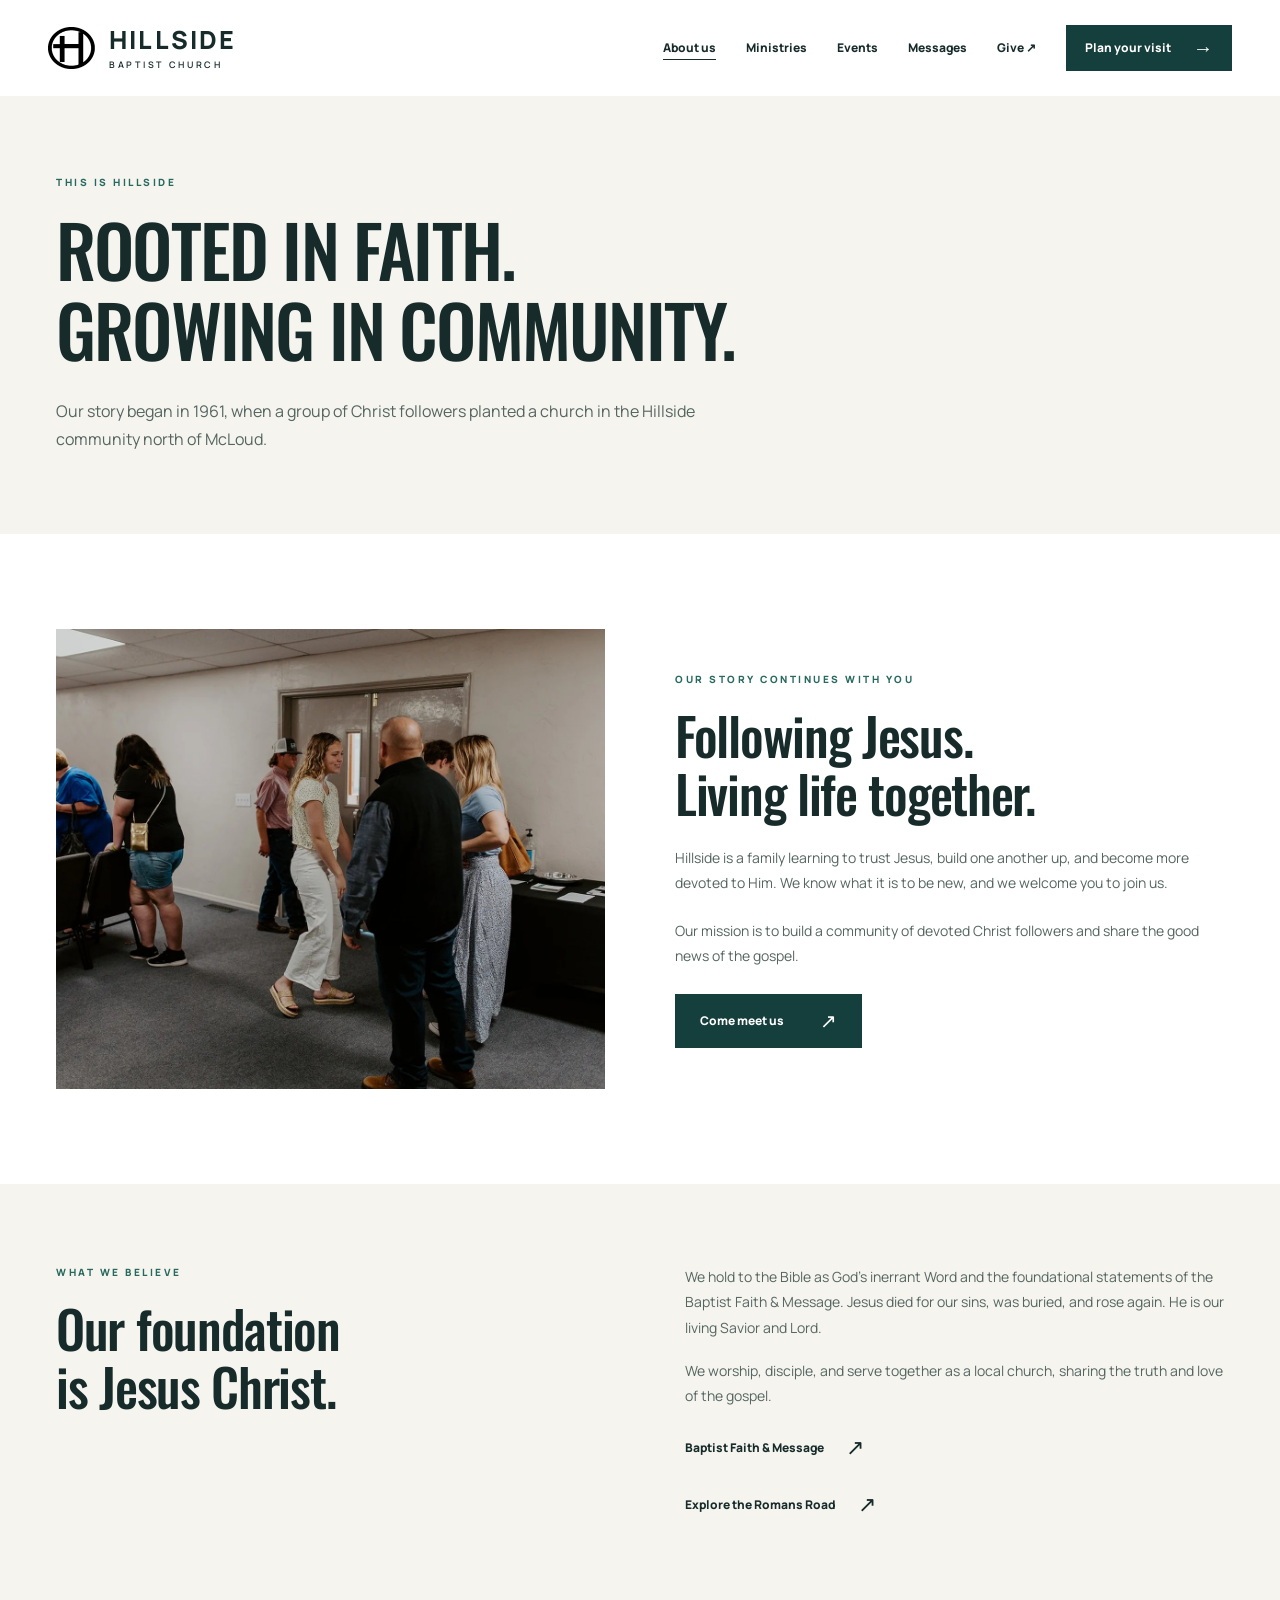
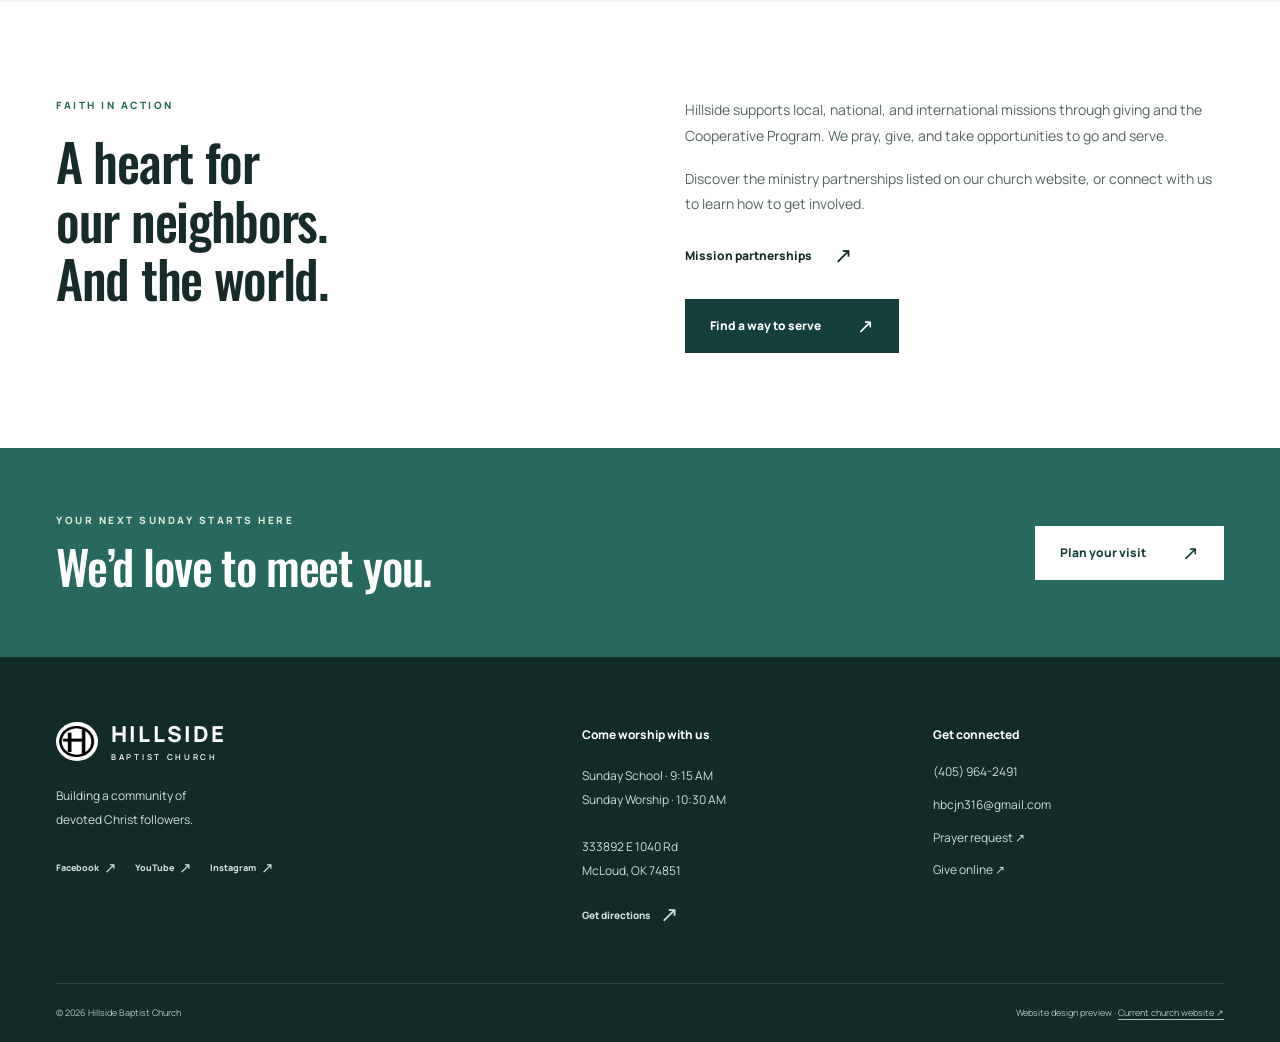
==== about.html @ 8dfb2677 "Build the FBCBA-inspired Hillside website preview for GitHub testing Replace the biker-theme landing" ====
<!doctype html>
<html lang="en"><head><meta charset="utf-8"><meta name="viewport" content="width=device-width, initial-scale=1"><title>About us | Hillside Baptist Church</title><meta name="description" content="Meet Hillside Baptist Church, a community of Christ followers in McLoud since 1961."><meta name="robots" content="noindex, nofollow"><meta name="theme-color" content="#153f3c"><link rel="icon" href="hillside-h-logo.png"><link rel="stylesheet" href="styles.css"><script src="script.js" defer></script></head><body class="inner-page"><a class="skip-link" href="#main">Skip to content</a><header class="site-header "><div class="header-inner"><a class="brand" href="index.html" aria-label="Hillside Baptist Church home"><img src="hillside-h-logo.png" width="49" height="43" alt=""><span>HILLSIDE<small>BAPTIST CHURCH</small></span></a><button class="menu-toggle" aria-expanded="false" aria-controls="main-nav"><span>Menu</span><span class="menu-icon" aria-hidden="true">☰</span></button><nav id="main-nav" aria-label="Main navigation"><a href="about.html" aria-current="page">About us</a><a href="ministries.html" >Ministries</a><a href="events.html" >Events</a><a href="messages.html" >Messages</a><a href="https://www.hbcmcloud.org/donate-1">Give <span aria-hidden="true">↗</span></a><a class="button nav-visit" href="visit.html" >Plan your visit <span aria-hidden="true">→</span></a></nav></div></header><main id="main"><section class="page-intro"><div class="wrap"><p class="eyebrow">This is Hillside</p><h1>Rooted in faith.<br>Growing in community.</h1><p class="intro-copy">Our story began in 1961, when a group of Christ followers planted a church in the Hillside community north of McLoud.</p></div></section><section class="section wrap split-section"><img class="" src="assets/hillside-gathering.jpg" alt="Fellowship at Hillside Baptist Church" loading="lazy" decoding="async" width="1500" height="1000"><div><p class="eyebrow">Our story continues with you</p><h2>Following Jesus.<br>Living life together.</h2><p>Hillside is a family learning to trust Jesus, build one another up, and become more devoted to Him. We know what it is to be new, and we welcome you to join us.</p><p>Our mission is to build a community of devoted Christ followers and share the good news of the gospel.</p><a class="button" href="visit.html">Come meet us <span aria-hidden="true">↗</span></a></div></section><section class="soft-section"><div class="wrap split-copy"><div><p class="eyebrow">What we believe</p><h2>Our foundation<br>is Jesus Christ.</h2></div><div><p>We hold to the Bible as God’s inerrant Word and the foundational statements of the Baptist Faith &amp; Message. Jesus died for our sins, was buried, and rose again. He is our living Savior and Lord.</p><p>We worship, disciple, and serve together as a local church, sharing the truth and love of the gospel.</p><a class="text-link" href="https://bfm.sbc.net/">Baptist Faith &amp; Message <span aria-hidden="true">↗</span></a><a class="text-link" href="https://www.hbcmcloud.org/romans-road">Explore the Romans Road <span aria-hidden="true">↗</span></a></div></div></section><section class="section wrap split-copy" id="missions"><div><p class="eyebrow">Faith in action</p><h2>A heart for<br>our neighbors.<br>And the world.</h2></div><div><p>Hillside supports local, national, and international missions through giving and the Cooperative Program. We pray, give, and take opportunities to go and serve.</p><p>Discover the ministry partnerships listed on our church website, or connect with us to learn how to get involved.</p><a class="text-link" href="https://www.hbcmcloud.org/about-us">Mission partnerships <span aria-hidden="true">↗</span></a><a class="button" href="https://www.hbcmcloud.org/connect">Find a way to serve <span aria-hidden="true">↗</span></a></div></section><section class="closing-invite"><div class="wrap"><div><p class="eyebrow">Your next Sunday starts here</p><h2>We’d love to meet you.</h2></div><a class="button button-light" href="visit.html">Plan your visit <span aria-hidden="true">↗</span></a></div></section></main><footer class="site-footer"><div class="wrap footer-grid"><div><a class="brand" href="index.html" aria-label="Hillside Baptist Church home"><img src="hillside-h-logo.png" width="49" height="43" alt=""><span>HILLSIDE<small>BAPTIST CHURCH</small></span></a><p>Building a community of<br>devoted Christ followers.</p><div class="social-links"><a class="text-link" href="https://www.facebook.com/hbcmcloud/">Facebook <span aria-hidden="true">↗</span></a><a class="text-link" href="https://www.youtube.com/channel/UCHn_ALvELTZhl1jB9Nh0KcA">YouTube <span aria-hidden="true">↗</span></a><a class="text-link" href="https://www.instagram.com/hbcmcloud">Instagram <span aria-hidden="true">↗</span></a></div></div><div><h2>Come worship with us</h2><p>Sunday School · 9:15 AM<br>Sunday Worship · 10:30 AM</p><p>333892 E 1040 Rd<br>McLoud, OK 74851</p><a class="text-link" href="https://www.google.com/maps/search/?api=1&query=Hillside+Baptist+Church+333892+E+1040+Rd+McLoud+OK+74851">Get directions <span aria-hidden="true">↗</span></a></div><div><h2>Get connected</h2><a href="tel:+14059642491">(405) 964-2491</a><a href="mailto:hbcjn316@gmail.com">hbcjn316@gmail.com</a><a href="https://www.hbcmcloud.org/prayer-wall">Prayer request <span aria-hidden="true">↗</span></a><a href="https://www.hbcmcloud.org/donate-1">Give online <span aria-hidden="true">↗</span></a></div></div><div class="wrap footer-bottom"><span>© 2026 Hillside Baptist Church</span><span>Website design preview · <a href="https://www.hbcmcloud.org/">Current church website <span aria-hidden="true">↗</span></a></span></div></footer></body></html>
---- styles.css ----
@font-face{font-family:Manrope;src:url('assets/manrope-latin.woff2') format('woff2');font-weight:200 800;font-display:swap}@font-face{font-family:Oswald;src:url('assets/oswald-latin.woff2') format('woff2');font-weight:200 700;font-display:swap}
:root{--ink:#172c2a;--green:#153f3c;--accent:#27695e;--mint:#c2d8c1;--paper:#f5f4ef;--line:#d9ded7;--muted:#556560;--body:Manrope,Arial,sans-serif;--display:Oswald,'Arial Narrow',sans-serif}*{box-sizing:border-box}html{scroll-behavior:smooth;scroll-padding-top:115px}body{margin:0;color:var(--ink);background:white;font:15px/1.8 var(--body);-webkit-font-smoothing:antialiased}a{color:inherit;text-decoration:none}button{font:inherit}img{display:block;max-width:100%;height:auto}h1,h2,h3,p{margin:0}h1,h2{font-family:var(--display);font-weight:500;line-height:1.12;letter-spacing:-.025em}h1{font-size:clamp(54px,6.5vw,94px);text-transform:uppercase}h2{font-size:clamp(36px,4.05vw,58px)}h3{font-size:21px;line-height:1.3;font-weight:750}p+p{margin-top:18px}p{text-wrap:pretty}a,button,summary{-webkit-tap-highlight-color:transparent}a:focus-visible,button:focus-visible,summary:focus-visible{outline:3px solid #d77a26;outline-offset:6px}a.text-link:hover{text-decoration:underline;text-underline-offset:6px}::selection{background:var(--mint);color:var(--green)}.wrap{width:min(1200px,calc(100% - 112px));margin-inline:auto}.section{padding-block:95px}.eyebrow{text-transform:uppercase;font-size:10px;font-weight:800;letter-spacing:2.5px;line-height:1.6;margin-bottom:19px;color:var(--accent)}.text-link{display:inline-flex;align-items:center;gap:22px;font-size:12px;font-weight:800;line-height:1.6}.text-link span{font-size:22px;font-weight:400}.button{display:inline-flex;justify-content:center;align-items:center;gap:36px;min-height:54px;padding:15px 25px;background:var(--green);color:white;font-size:12px;font-weight:800;line-height:1.5;transition:background .2s,transform .2s}.button:hover{background:#286257;transform:translateY(-2px)}.button span{font-size:20px;font-weight:400;line-height:1}.button-light{background:white;color:var(--green)}.button-light:hover{background:var(--mint);color:var(--green)}.skip-link{position:fixed;left:20px;top:-100px;z-index:100;background:white;padding:10px 20px;color:var(--green)}.skip-link:focus{top:12px}
.site-header{position:sticky;top:0;background:white;z-index:30;transition:background .2s}.header-inner{width:min(1400px,calc(100% - 96px));margin:auto;min-height:96px;display:flex;align-items:center;justify-content:space-between;gap:25px}.brand{display:flex;align-items:center;gap:13px;width:max-content;line-height:1}.brand img{width:48px;height:43px;object-fit:contain;mix-blend-mode:multiply}.brand>span{font-size:25px;letter-spacing:2.2px;font-weight:850}.brand small{display:block;font-size:9px;letter-spacing:2.7px;font-weight:600;margin-top:8px}.site-header nav{display:flex;align-items:center;gap:30px}.site-header nav>a{font-size:11px;font-weight:800;white-space:nowrap}.site-header nav>a:not(.button):hover,.site-header nav>a[aria-current]:not(.button){text-decoration:underline;text-underline-offset:7px}.site-header .nav-visit{padding:13px 19px;min-height:46px;gap:22px}.menu-toggle{display:none}.over-hero{position:absolute;left:0;right:0;background:transparent;color:white;border-bottom:1px solid #ffffff24}.over-hero .brand img,.site-footer .brand img{filter:invert(1);mix-blend-mode:screen}.over-hero .nav-visit{background:white;color:var(--green)}.over-hero.is-scrolled{position:fixed;background:var(--green);box-shadow:0 1px 8px #0002}.over-hero.is-scrolled .header-inner{min-height:78px}
.hero{position:relative;background:#1c302c;min-height:690px;color:white;overflow:hidden;display:flex;align-items:center}.hero-image{position:absolute;inset:0;width:100%;height:100%;object-fit:cover;object-position:55% 43%}.hero-shade{position:absolute;inset:0;background:linear-gradient(90deg,#081b19e6,#081b1980 49%,#081b1914),linear-gradient(0deg,#07161459,#07161414 70%,#0716146e)}.hero-content{position:relative;padding-top:120px;padding-bottom:65px;z-index:1}.hero .eyebrow{display:flex;align-items:center;gap:14px;color:#e0e8db;font-size:10px}.small-line{display:inline-block;width:28px;height:1px;background:#d5e6ce}.hero h1{font-size:clamp(60px,6.45vw,94px);letter-spacing:-.018em;line-height:1.05;max-width:930px}.hero-content>p:not(.eyebrow){font-size:16px;line-height:1.8;margin-top:26px;color:#e3e8e3}.hero-actions{display:flex;align-items:center;gap:30px;flex-wrap:wrap;margin-top:32px}.hero-watch{display:inline-flex;align-items:center;gap:12px;font-size:12px;font-weight:650}.play-icon{border:1px solid #fff8;border-radius:50%;width:37px;height:37px;display:grid;place-items:center;font-size:10px;padding-left:2px}.hero-watch:hover .play-icon{background:white;color:var(--green)}.hero-scroll{position:absolute;right:47px;bottom:37px;display:flex;align-items:center;gap:20px;font-size:8px;font-weight:750;letter-spacing:1.8px}.hero-scroll span{font-size:22px}
.sunday-strip{background:var(--green);color:white;padding-block:31px}.sunday-strip>.wrap{display:grid;grid-template-columns:1.5fr 1fr 1fr 1fr;align-items:center;gap:35px}.sunday-strip .eyebrow{color:#c5d9c1;margin:0 0 5px;font-size:8px;display:block}.sunday-strip h2{font-family:var(--body);font-size:19px;font-weight:750;letter-spacing:-.5px}.service-time{border-left:1px solid #ffffff30;padding-left:35px;line-height:1.1}.service-time>span{display:block;font-size:10px;margin-bottom:10px;color:#d9e1da}.service-time strong{font-size:28px;letter-spacing:-1px;font-weight:650}.service-time small{font-size:11px;letter-spacing:0;font-weight:550}.strip-link{font-size:11px;font-weight:750;display:flex;gap:25px;align-items:center;justify-self:end}.strip-link span{font-size:22px}.strip-link:hover{text-decoration:underline;text-underline-offset:5px}.section-heading{display:flex;justify-content:space-between;align-items:end;gap:30px;margin-bottom:38px}.section-heading>p{color:var(--muted);max-width:365px;font-size:13px;line-height:1.9;padding-bottom:3px}.section-heading>.text-link{margin-bottom:4px}.journey-grid{display:grid;grid-template-columns:repeat(3,1fr);gap:22px}.image-card{display:block;position:relative;min-height:365px;background:var(--green);overflow:hidden;color:white}.image-card img{position:absolute;inset:0;width:100%;height:100%;object-fit:cover;transition:transform .5s}.image-card:after{content:'';position:absolute;inset:0;background:linear-gradient(0deg,#0b2625eb,#0a1e1b14 95%)}.image-card-content{position:relative;z-index:1;min-height:365px;display:flex;flex-direction:column;justify-content:end;padding:28px}.card-number{font-size:9px;letter-spacing:1.6px;font-weight:750}.image-card .card-number{margin-bottom:auto;padding-top:2px}.image-card h3{font-family:var(--display);font-size:35px;font-weight:450;letter-spacing:-.5px;line-height:1.13}.card-link{border-top:1px solid #ffffff50;margin-top:23px;padding-top:17px;display:flex;justify-content:space-between;font-size:10px;font-weight:700;align-items:center}.card-link span{font-size:20px;font-weight:400}.image-card:hover img{transform:scale(1.045)}
.mission-section{position:relative;background:var(--green);color:white;padding:92px 0 150px;overflow:hidden}.mission-grid{position:relative;z-index:1;display:grid;grid-template-columns:1.3fr 1fr;gap:95px;align-items:center}.mission-section .eyebrow{color:var(--mint)}.mission-section h2{font-size:clamp(39px,4.3vw,62px)}.mission-section em{font-style:normal;color:var(--mint)}.mission-copy{max-width:390px;font-size:14px;color:#d8e4dc}.mission-copy .text-link{color:white;margin-top:26px}.mission-word{position:absolute;bottom:-60px;left:50%;transform:translateX(-50%);white-space:nowrap;font:600 clamp(130px,17.5vw,250px)/1 var(--display);letter-spacing:2px;color:#ffffff08;pointer-events:none}.ministry-grid{display:grid;grid-template-columns:repeat(4,1fr);border:1px solid var(--line)}.ministry-card{position:relative;min-height:224px;padding:29px 26px 65px;border-right:1px solid var(--line);transition:background .2s}.ministry-card:last-child{border-right:0}.ministry-card:hover{background:var(--paper)}.ministry-card .card-number{color:var(--accent);display:block;margin-bottom:29px}.ministry-card h3{font-size:20px}.ministry-card p{font-size:11px;color:var(--muted);margin-top:7px}.round-arrow{position:absolute;right:24px;bottom:22px;font-size:22px;width:33px;height:33px;border:1px solid #b9c7bf;border-radius:50%;line-height:30px;text-align:center}.message-feature{display:grid;grid-template-columns:1.05fr 1fr;background:var(--paper)}.message-image{position:relative;min-height:410px;overflow:hidden;background:var(--green)}.message-image>img{position:absolute;inset:0;width:100%;height:100%;object-fit:cover}.message-image:after{content:'';position:absolute;inset:0;background:linear-gradient(0deg,#0d272be6,transparent 70%)}.large-play{position:absolute;top:43%;left:45%;z-index:1;color:white;width:70px;height:70px;border:1px solid #fffb;background:#ffffff15;backdrop-filter:blur(5px);border-radius:50%;display:grid;place-items:center;font-size:18px;padding-left:5px}.message-image:hover .large-play{background:#ffffff40}.image-label{position:absolute;bottom:30px;left:30px;z-index:1;color:white;font-family:var(--display);font-size:30px;letter-spacing:.5px}.message-copy{padding:54px}.message-copy>p:not(.eyebrow){margin-block:23px;max-width:340px;color:var(--muted);font-size:13px}.message-copy>.text-link{display:flex;margin-top:20px;font-size:10px}.schedule-list{border-top:1px solid var(--line)}.schedule-list>div{display:grid;grid-template-columns:75px 1fr auto;align-items:center;gap:28px;padding:24px 0;border-bottom:1px solid var(--line)}.day{background:var(--paper);width:64px;height:61px;display:grid;place-items:center;font-size:11px;letter-spacing:1px;font-weight:800;color:var(--accent)}.schedule-list h3{font-size:17px}.schedule-list p{font-size:11px;color:var(--muted);margin-top:5px}.time{font-size:14px;font-weight:650;letter-spacing:-.2px}.visit-home{background:var(--paper);padding:84px 0}.visit-grid{display:grid;grid-template-columns:1fr 1fr;gap:80px;align-items:center}.visit-grid h2{font-size:clamp(55px,6vw,83px);text-transform:uppercase;line-height:1.04}.visit-grid p:not(.eyebrow){font-size:13px;margin-top:22px}.visit-grid .text-link{font-size:11px}.visit-photo{position:relative;transform:rotate(2deg);padding:12px 12px 52px;background:white;box-shadow:0 12px 25px #102e2712;max-width:470px}.visit-photo img{width:100%;height:280px;object-fit:cover}.photo-note{position:absolute;bottom:15px;left:0;right:0;text-align:center;font-size:12px;font-weight:600;letter-spacing:1px;color:var(--accent)}
.site-footer{background:#112b29;color:#d0ded7;padding-top:65px}.footer-grid{display:grid;grid-template-columns:1.6fr 1fr 1fr;gap:60px;padding-bottom:50px}.site-footer .brand{color:white}.site-footer .brand img{width:42px;height:39px}.site-footer .brand>span{font-size:22px}.site-footer .brand small{font-size:8px}.site-footer p{font-size:11px;line-height:2;margin-top:23px}.site-footer h2{font-family:var(--body);font-size:12px;font-weight:750;letter-spacing:0;color:white;margin:6px 0 20px}.site-footer .text-link{font-size:10px;gap:10px;margin-top:14px}.footer-grid>div:nth-child(3)>a{display:block;font-size:11px;margin-top:11px}.footer-grid a:hover{text-decoration:underline;text-underline-offset:4px}.social-links{display:flex;gap:18px;margin-top:10px}.social-links .text-link{font-size:9px;gap:5px}.social-links .text-link span{font-size:15px}.footer-bottom{border-top:1px solid #ffffff20;padding-block:21px;display:flex;justify-content:space-between;gap:20px;font-size:9px;color:#b0c5ba}.footer-bottom a{text-decoration:underline;text-underline-offset:3px}
.page-intro{background:var(--paper);padding:78px 0 80px}.page-intro h1{font-size:clamp(48px,5.6vw,80px)}.intro-copy{max-width:650px;margin-top:27px;font-size:16px;color:var(--muted)}.page-intro .button{margin-top:27px}.split-section{display:grid;grid-template-columns:1fr 1fr;gap:70px;align-items:center}.split-section>img{height:460px;width:100%;object-fit:cover}.split-section p:not(.eyebrow){margin-top:23px;color:var(--muted);font-size:14px}.split-section .button{margin-top:25px}.soft-section{background:var(--paper);padding:80px 0}.split-copy{display:grid;grid-template-columns:1fr 1fr;gap:90px}.split-copy>div>p:not(.eyebrow){color:var(--muted);font-size:14px}.split-copy .text-link{display:flex;margin-top:22px;width:fit-content}.split-copy .button{margin-top:26px}.closing-invite{background:var(--accent);color:white;padding:64px 0}.closing-invite>.wrap{display:flex;justify-content:space-between;align-items:center;gap:30px}.closing-invite .eyebrow{color:#e0e9d9;margin-bottom:12px}.closing-invite h2{font-size:47px}.section-tabs{display:flex;border-bottom:1px solid var(--line)}.section-tabs a{padding:23px 30px 23px 0;margin-right:30px;font-size:12px;font-weight:750}.section-tabs a span{margin-left:15px}.section-tabs a:hover{color:var(--accent)}.ministry-details{padding-block:15px 90px}.ministry-detail{display:grid;grid-template-columns:65px 1fr .7fr;gap:45px;padding:65px 0;border-bottom:1px solid var(--line);align-items:start}.detail-number{font-family:var(--display);font-size:36px;color:#667f70;line-height:1}.ministry-detail h2{font-size:47px}.ministry-detail p:not(.eyebrow){color:var(--muted);font-size:14px;max-width:570px;margin:22px 0}.ministry-detail .eyebrow{font-size:9px;margin-bottom:10px}.ministry-side{background:var(--paper);padding:28px;margin-top:5px}.ministry-side>span{font-size:8px;letter-spacing:1.5px;font-weight:750}.ministry-side p:not(.eyebrow){font-size:15px;color:var(--green)}.calendar-section{background:var(--green);color:white;padding:85px 0}.calendar-section .eyebrow{color:var(--mint)}.calendar-section .split-copy>div>p:not(.eyebrow){color:#d4dfd6}.calendar-section .text-link{color:white}.calendar-section+.closing-invite{background:var(--paper);color:var(--green)}.calendar-section+.closing-invite .eyebrow{color:var(--accent)}.calendar-section+.closing-invite .button{background:var(--green);color:white}.schedule-note{font-size:11px;color:var(--muted);margin-top:24px}.schedule-note a{text-decoration:underline;text-underline-offset:4px}.sermon-grid{display:grid;grid-template-columns:repeat(3,1fr);gap:25px}.sermon-art{position:relative;min-height:230px;display:flex;flex-direction:column;justify-content:center;padding:24px;color:white;background:var(--green);overflow:hidden}.sermon-art>span:first-child{font-size:7px;letter-spacing:1.5px;position:absolute;top:23px}.sermon-art strong{font:450 clamp(33px,4vw,59px)/1.1 var(--display);letter-spacing:-.6px}.sermon-art:after{content:'';position:absolute;border:1px solid #ffffff30;border-radius:50%;width:270px;height:270px;right:-95px;bottom:-135px;pointer-events:none}.art-1{background:#674e39}.art-2{background:#405b61}.sermon-play{position:absolute;bottom:23px;left:25px;border:1px solid #ffffff90;border-radius:50%;width:31px;height:31px;text-align:center;font-size:10px;line-height:30px;padding-left:2px}.sermon-art:hover{filter:brightness(1.14)}.sermon-description{padding:25px 0}.sermon-description h3{font-size:18px}.sermon-description p{font-size:12px;color:var(--muted);margin-top:12px;min-height:47px}.sermon-description .text-link{font-size:10px;margin-top:17px;gap:12px}.visit-details{display:grid;grid-template-columns:1fr 1fr;gap:65px;align-items:center}.visit-details>img{height:380px;width:100%;object-fit:cover}.visit-times{display:flex;gap:45px;margin-block:30px}.visit-times strong{display:block;font-size:32px;line-height:1.3;font-weight:650;letter-spacing:-1px}.visit-times small{font-size:13px}.visit-times span{font-size:11px;color:var(--muted)}.visit-details>div>.button{margin-top:25px}.faq-grid{display:grid;grid-template-columns:.8fr 1.2fr;gap:90px}.faq-grid>div>p:not(.eyebrow){margin-top:24px;color:var(--muted);font-size:13px}.faq-grid a{text-decoration:underline;text-underline-offset:4px}.faq-list{border-top:1px solid #bbc7bd}details{border-bottom:1px solid #bbc7bd;padding:21px 0}summary{cursor:pointer;font-size:14px;font-weight:750;list-style:none;display:flex;justify-content:space-between;gap:20px}summary::-webkit-details-marker{display:none}summary:after{content:'+';font-size:22px;font-weight:400;line-height:1}details[open] summary:after{content:'−'}details p{font-size:13px;color:var(--muted);padding:16px 28px 2px 0}.contact-section>p:not(.eyebrow){margin-top:20px;color:var(--muted)}
@media(max-width:1100px){.wrap{width:calc(100% - 72px)}.header-inner{width:calc(100% - 64px)}.site-header nav{gap:21px}.brand>span{font-size:22px}.brand small{font-size:8px}.brand img{width:43px}.hero{min-height:660px}.mission-grid{gap:55px}.message-copy{padding:38px}.sunday-strip>.wrap{gap:23px}.service-time{padding-left:23px}.footer-grid{gap:35px}.split-section{gap:40px}}
@media(max-width:980px){.header-inner{min-height:82px;flex-wrap:wrap;padding-block:17px;gap:0}.site-header nav{width:100%;flex-wrap:wrap;margin-top:18px;padding:16px 0;gap:23px}.js .site-header nav{display:none}.js .site-header nav.is-open{display:grid;grid-template-columns:1fr 1fr;padding-bottom:7px}.menu-toggle{display:flex;align-items:center;gap:14px;border:1px solid #8fa99b;background:transparent;color:inherit;padding:8px 13px;cursor:pointer;font-size:10px;font-weight:800}.menu-icon{font-size:20px;line-height:1}.over-hero:has(nav.is-open){background:var(--green)}.site-header nav>a{font-size:13px;padding:8px}.site-header nav>.nav-visit{grid-column:1/-1;justify-self:start}.hero h1{font-size:72px}.hero{min-height:660px}.hero-content{padding-top:125px}.sunday-strip>.wrap{grid-template-columns:1.1fr .8fr .8fr}.strip-link{grid-column:1/-1;justify-self:start;border-top:1px solid #ffffff30;padding-top:16px;width:100%;justify-content:space-between}.section{padding-block:75px}.journey-grid{gap:16px}.image-card,.image-card-content{min-height:340px}.image-card-content{padding:22px}.image-card h3{font-size:30px}.mission-grid{gap:45px}.mission-section{padding:75px 0 120px}.mission-copy{font-size:13px}.ministry-grid{grid-template-columns:repeat(2,1fr)}.ministry-card:nth-child(2){border-right:0}.ministry-card:nth-child(-n+2){border-bottom:1px solid var(--line)}.ministry-card{min-height:210px;padding:24px}.ministry-card .card-number{margin-bottom:22px}.message-feature{grid-template-columns:1fr 1fr}.message-copy{padding:35px 30px}.message-copy h2{font-size:41px}.message-image{min-height:440px}.message-copy .text-link{gap:8px}.visit-grid{gap:45px}.visit-photo img{height:240px}.footer-grid{grid-template-columns:1.4fr 1fr}.footer-grid>div:last-child{grid-column:2}.footer-grid>div:first-child{grid-row:span 2}.split-copy{gap:55px}.ministry-detail{grid-template-columns:35px 1fr;gap:30px}.ministry-side{grid-column:2}.section-tabs a{margin-right:15px;padding-right:10px;font-size:11px}.sermon-grid{gap:18px}.sermon-art{min-height:210px}.sermon-art strong{font-size:40px}.visit-details{gap:35px}.visit-times{gap:24px}.visit-times strong{font-size:28px}.faq-grid{gap:50px}.closing-invite h2{font-size:39px}}
@media(max-width:680px){html{scroll-padding-top:100px}.wrap{width:calc(100% - 40px)}.header-inner{width:calc(100% - 40px);min-height:77px;padding-block:15px}.brand img{width:37px;height:36px}.brand{gap:10px}.brand>span{font-size:21px;letter-spacing:1.8px}.brand small{font-size:7px;letter-spacing:2.4px;margin-top:6px}.menu-toggle{padding:7px 10px}.hero{min-height:700px}.hero-image{object-position:60% center}.hero-shade{background:linear-gradient(90deg,#102d29d9,#102d2966),linear-gradient(0deg,#102d2933,#102d2911)}.hero-content{padding-top:118px;padding-bottom:100px}.hero .eyebrow{font-size:8px;letter-spacing:1.3px;gap:9px}.small-line{width:18px;flex-shrink:0}.hero h1{font-size:clamp(44px,10.4vw,69px);line-height:1.08;letter-spacing:-.02em}.hero-content>p:not(.eyebrow){font-size:14px;line-height:1.8;margin-top:25px}.hero-actions{gap:22px}.hero .hero-actions{flex-direction:column;align-items:start;gap:22px}.hero-scroll{bottom:26px;left:20px;right:auto;font-size:7px}.hero .button{min-height:51px}.sunday-strip{padding:29px 0 22px}.sunday-strip>.wrap{grid-template-columns:1fr 1fr;gap:24px}.sunday-strip>.wrap>div:first-child{grid-column:1/-1}.sunday-strip h2{font-size:20px}.service-time{padding:0;border:0}.service-time:nth-child(3){border-left:1px solid #ffffff30;padding-left:24px}.service-time strong{font-size:30px}.sunday-strip .strip-link{padding-top:14px}.section{padding-block:58px}.section-heading{flex-direction:column;align-items:start;gap:20px;margin-bottom:28px}.eyebrow{font-size:8px;letter-spacing:1.8px;margin-bottom:14px}h2{font-size:39px}.section-heading>p{font-size:12px}.journey-grid{grid-template-columns:1fr;gap:18px}.image-card,.image-card-content{min-height:365px}.image-card-content{padding:28px}.image-card h3{font-size:36px}.image-card .card-number{font-size:9px}.card-link{font-size:11px}.mission-section{padding:62px 0 94px}.mission-grid{grid-template-columns:1fr;gap:29px}.mission-section h2{font-size:43px}.mission-copy{font-size:13px;max-width:100%}.mission-word{bottom:-22px;font-size:90px}.ministry-card{padding:23px 19px 65px;min-height:225px}.ministry-card h3{font-size:18px}.ministry-card p{font-size:11px;max-width:130px}.round-arrow{right:19px}.message-feature{grid-template-columns:1fr}.message-image{min-height:290px}.message-copy{padding:34px 25px 39px}.message-copy h2{font-size:43px}.message-copy>p:not(.eyebrow){max-width:100%;font-size:13px}.image-label{font-size:26px;left:24px;bottom:23px}.large-play{top:33%;left:calc(50% - 35px)}.schedule-list>div{grid-template-columns:47px 1fr auto;gap:13px;padding:20px 0}.day{width:45px;height:51px;font-size:8px}.schedule-list h3{font-size:13px;line-height:1.5}.schedule-list p{font-size:10px;max-width:190px;line-height:1.65}.time{font-size:11px;white-space:nowrap;align-self:start;padding-top:2px}.visit-home{padding:58px 0 66px}.visit-grid{grid-template-columns:1fr;gap:46px}.visit-grid h2{font-size:62px}.visit-photo{max-width:440px;width:calc(100% - 12px);margin:auto}.visit-photo img{height:250px}.site-footer{padding-top:50px}.footer-grid{grid-template-columns:1fr;gap:33px;padding-bottom:37px}.footer-grid>div:last-child,.footer-grid>div:first-child{grid-column:auto;grid-row:auto}.site-footer p{margin-top:19px;font-size:12px}.site-footer h2{font-size:13px;margin-bottom:15px}.footer-grid>div:nth-child(3)>a{font-size:12px}.social-links .text-link{font-size:11px}.footer-bottom{flex-direction:column;gap:8px;font-size:9px}.page-intro{padding:55px 0}.page-intro h1{font-size:clamp(40px,10.6vw,65px);line-height:1.1}.intro-copy{font-size:14px;margin-top:22px}.split-section{grid-template-columns:1fr;gap:33px}.split-section>img{height:300px}.split-section p:not(.eyebrow){font-size:13px}.soft-section{padding:57px 0}.split-copy{grid-template-columns:1fr;gap:30px}.split-copy>div>p:not(.eyebrow){font-size:13px}.closing-invite{padding:49px 0}.closing-invite>.wrap{align-items:start;flex-direction:column}.closing-invite h2{font-size:38px}.section-tabs{display:grid;grid-template-columns:1fr 1fr;padding-block:13px}.section-tabs a{padding:12px 0;margin:0;font-size:11px}.section-tabs a span{margin-left:8px}.ministry-details{padding-bottom:60px}.ministry-detail{padding-block:43px;grid-template-columns:25px 1fr;gap:20px}.ministry-detail h2{font-size:41px}.detail-number{font-size:25px}.ministry-detail p:not(.eyebrow){font-size:13px}.ministry-side{padding:24px}.calendar-section{padding:60px 0}.sermon-grid{grid-template-columns:1fr;gap:26px}.sermon-art{min-height:240px}.sermon-art strong{font-size:58px}.sermon-description{padding:22px 0 10px}.sermon-description p{min-height:0}.sermon-description h3{font-size:20px}.sermon-description .text-link{font-size:12px}.visit-details{grid-template-columns:1fr;gap:33px}.visit-details>img{height:300px}.visit-times{gap:45px}.visit-times strong{font-size:32px}.faq-grid{grid-template-columns:1fr;gap:30px}.faq-grid h2{font-size:40px}.contact-section .hero-actions{flex-direction:column;align-items:start}.button{font-size:11px}.text-link{font-size:11px}}
.over-hero .brand img,.site-footer .brand img{filter:none;mix-blend-mode:normal;background:white;border-radius:50%;padding:3px}
.site-header nav>a{font-size:12px}.hero h1{font-weight:600}.mission-copy,.message-copy>p:not(.eyebrow){font-size:14px}.section-heading>p{font-size:14px}.ministry-card p,.schedule-list p{font-size:12px}.site-footer p,.footer-grid>div:nth-child(3)>a{font-size:12px}.ministry-card .round-arrow{color:var(--green)}
@media(max-width:980px){.site-header nav>a{font-size:14px;min-height:44px}.menu-toggle{min-height:44px}}
@media(max-width:680px){.section-heading>p{font-size:13px}.schedule-list p{font-size:11px}.ministry-card p{font-size:12px}.site-header nav{max-height:calc(100dvh - 100px);overflow-y:auto}.hero h1{font-size:clamp(39px,10.4vw,69px)}}
.sermon-card{min-width:0}
@media(max-width:680px){.sermon-art strong{font-size:clamp(34px,10.5vw,58px)}}
@media(prefers-reduced-motion:reduce){html{scroll-behavior:auto}*,*:before,*:after{transition:none!important;animation:none!important}}
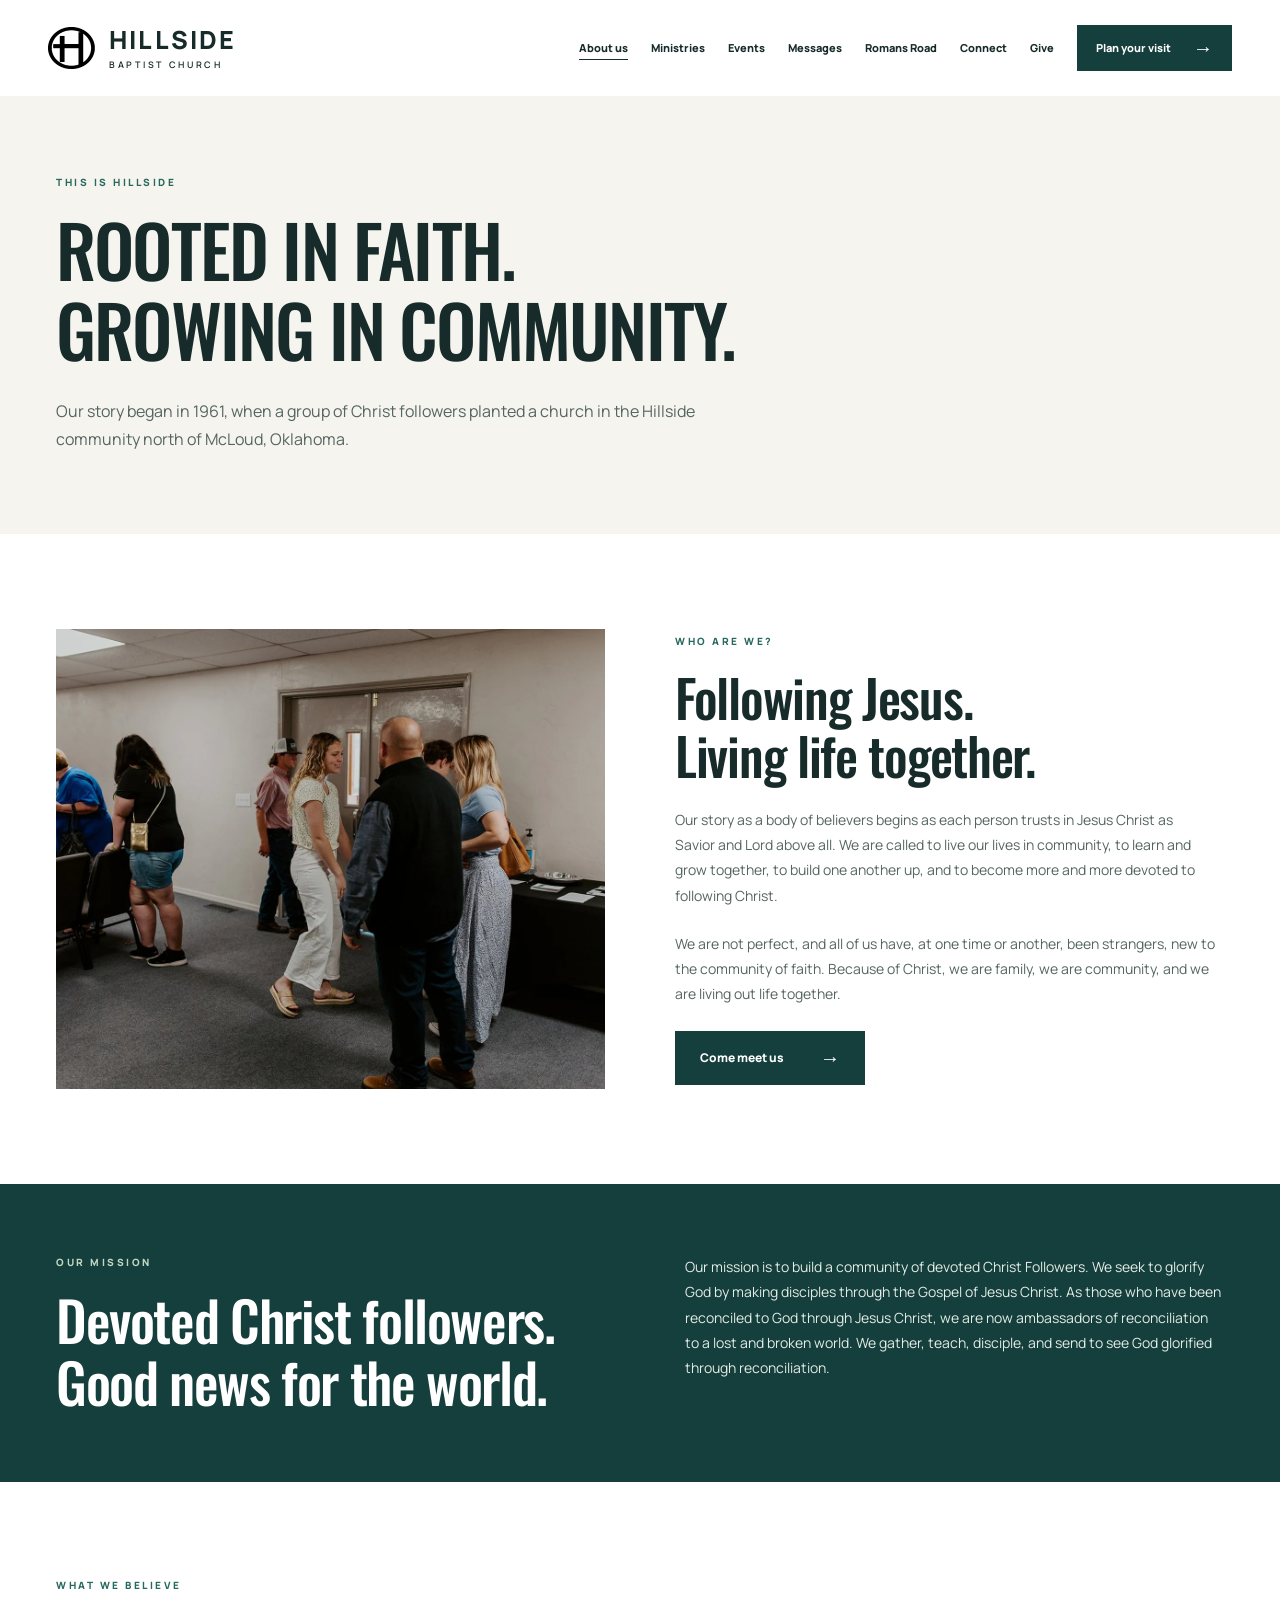
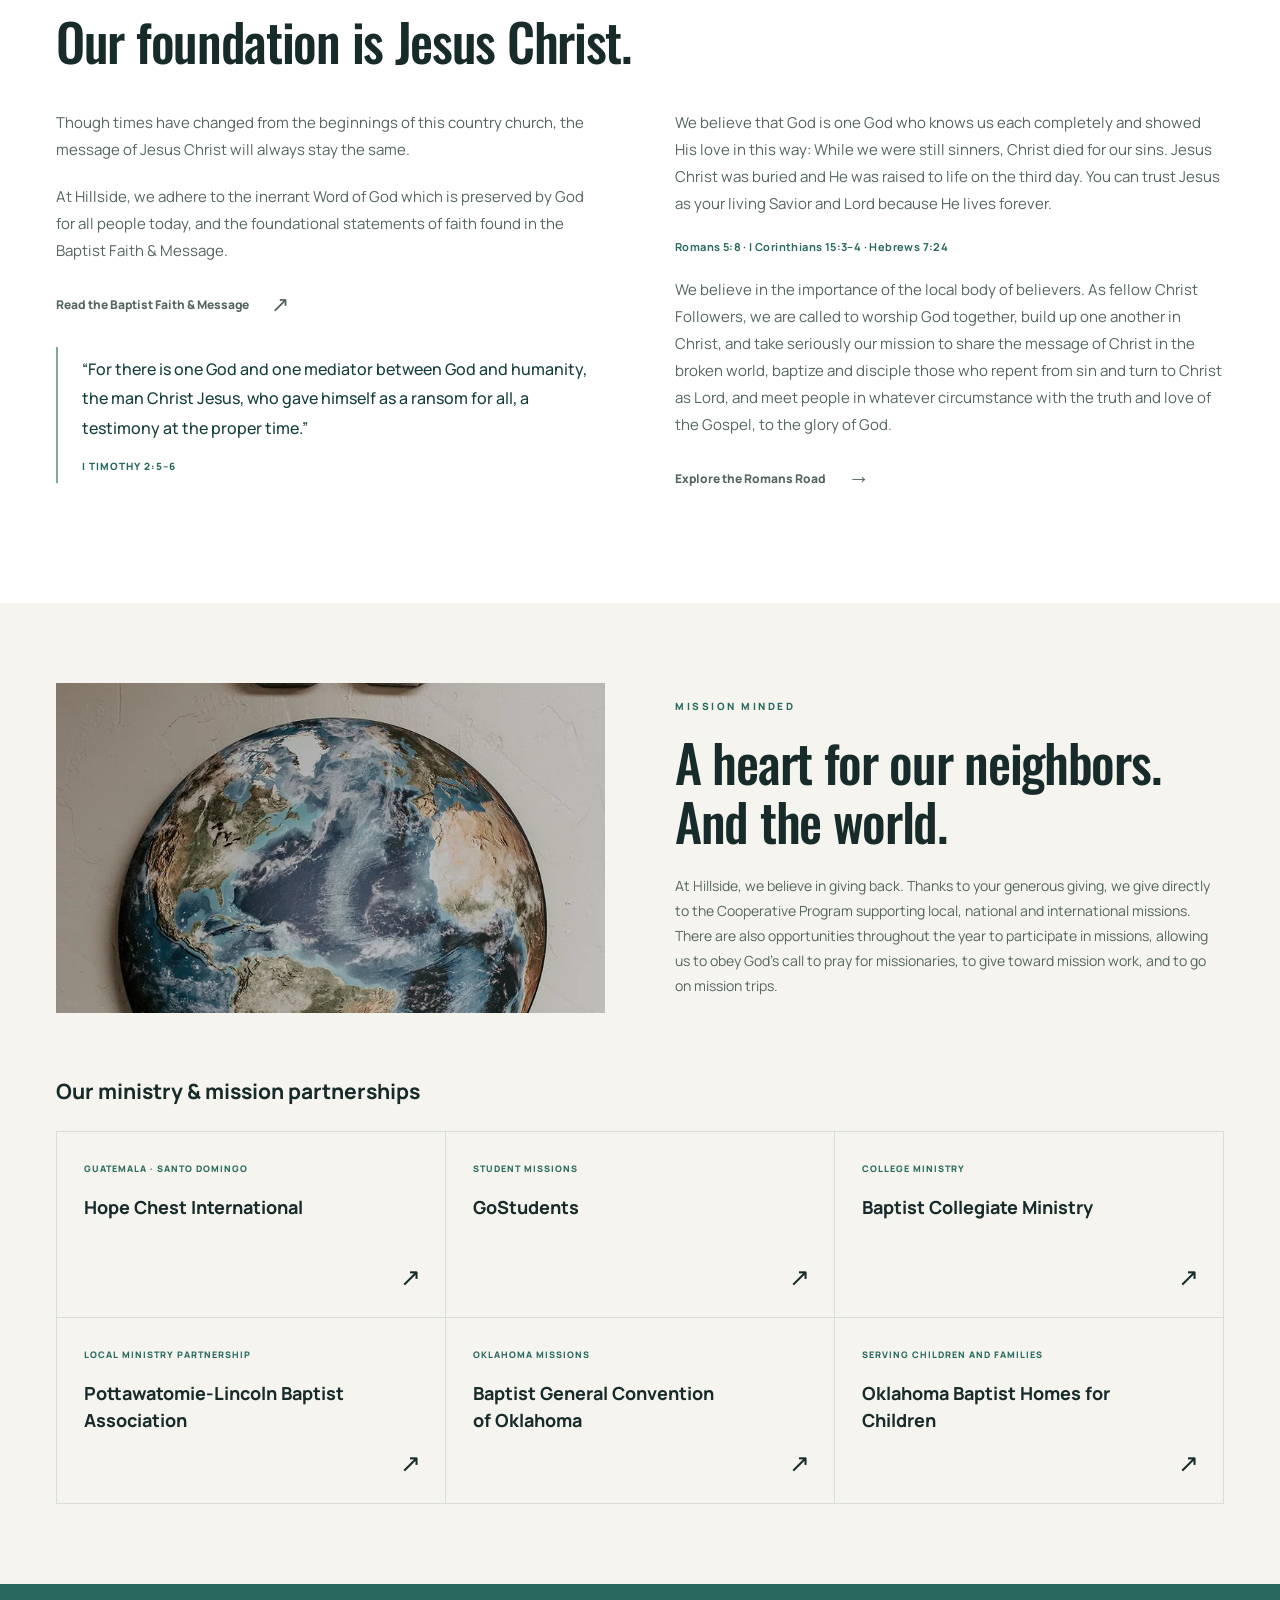
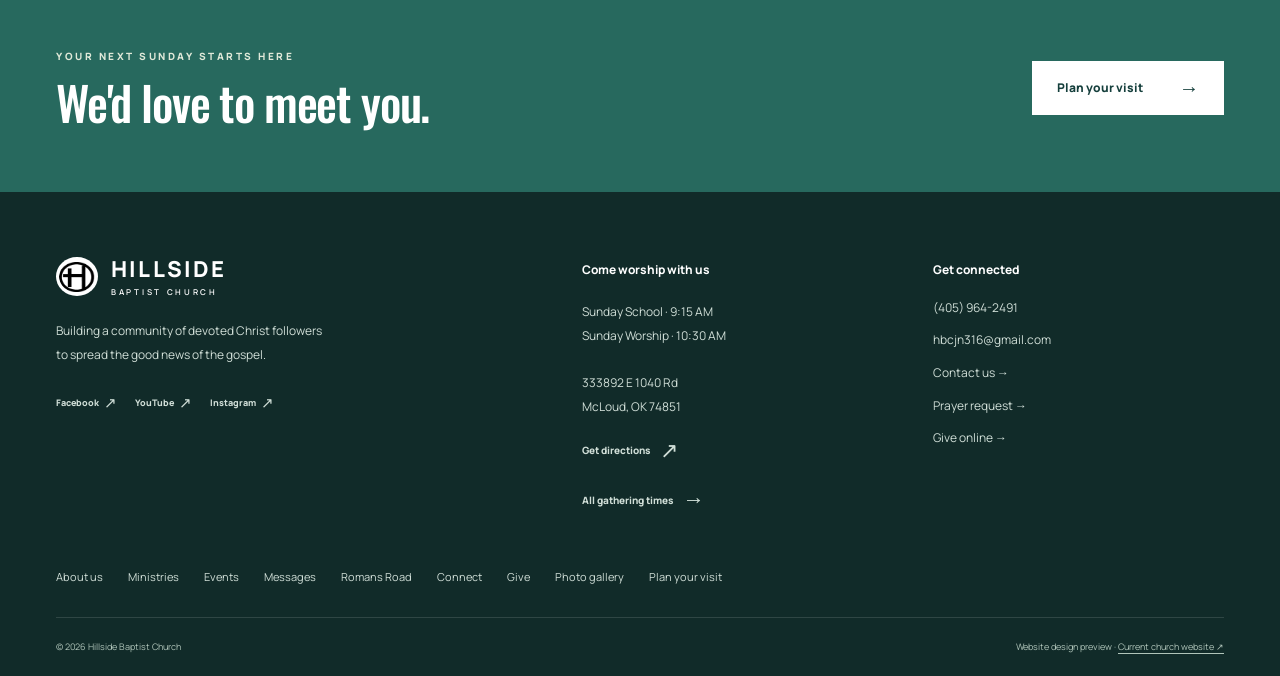
==== commit 336d626b: "Incorporate the full HBC website into the redesigned preview Expand to twelve pages with the complet" ====
--- a/about.html
+++ b/about.html
@@ -1,2 +1,2 @@
 <!doctype html>
-<html lang="en"><head><meta charset="utf-8"><meta name="viewport" content="width=device-width, initial-scale=1"><title>About us | Hillside Baptist Church</title><meta name="description" content="Meet Hillside Baptist Church, a community of Christ followers in McLoud since 1961."><meta name="robots" content="noindex, nofollow"><meta name="theme-color" content="#153f3c"><link rel="icon" href="hillside-h-logo.png"><link rel="stylesheet" href="styles.css"><script src="script.js" defer></script></head><body class="inner-page"><a class="skip-link" href="#main">Skip to content</a><header class="site-header "><div class="header-inner"><a class="brand" href="index.html" aria-label="Hillside Baptist Church home"><img src="hillside-h-logo.png" width="49" height="43" alt=""><span>HILLSIDE<small>BAPTIST CHURCH</small></span></a><button class="menu-toggle" aria-expanded="false" aria-controls="main-nav"><span>Menu</span><span class="menu-icon" aria-hidden="true">☰</span></button><nav id="main-nav" aria-label="Main navigation"><a href="about.html" aria-current="page">About us</a><a href="ministries.html" >Ministries</a><a href="events.html" >Events</a><a href="messages.html" >Messages</a><a href="https://www.hbcmcloud.org/donate-1">Give <span aria-hidden="true">↗</span></a><a class="button nav-visit" href="visit.html" >Plan your visit <span aria-hidden="true">→</span></a></nav></div></header><main id="main"><section class="page-intro"><div class="wrap"><p class="eyebrow">This is Hillside</p><h1>Rooted in faith.<br>Growing in community.</h1><p class="intro-copy">Our story began in 1961, when a group of Christ followers planted a church in the Hillside community north of McLoud.</p></div></section><section class="section wrap split-section"><img class="" src="assets/hillside-gathering.jpg" alt="Fellowship at Hillside Baptist Church" loading="lazy" decoding="async" width="1500" height="1000"><div><p class="eyebrow">Our story continues with you</p><h2>Following Jesus.<br>Living life together.</h2><p>Hillside is a family learning to trust Jesus, build one another up, and become more devoted to Him. We know what it is to be new, and we welcome you to join us.</p><p>Our mission is to build a community of devoted Christ followers and share the good news of the gospel.</p><a class="button" href="visit.html">Come meet us <span aria-hidden="true">↗</span></a></div></section><section class="soft-section"><div class="wrap split-copy"><div><p class="eyebrow">What we believe</p><h2>Our foundation<br>is Jesus Christ.</h2></div><div><p>We hold to the Bible as God’s inerrant Word and the foundational statements of the Baptist Faith &amp; Message. Jesus died for our sins, was buried, and rose again. He is our living Savior and Lord.</p><p>We worship, disciple, and serve together as a local church, sharing the truth and love of the gospel.</p><a class="text-link" href="https://bfm.sbc.net/">Baptist Faith &amp; Message <span aria-hidden="true">↗</span></a><a class="text-link" href="https://www.hbcmcloud.org/romans-road">Explore the Romans Road <span aria-hidden="true">↗</span></a></div></div></section><section class="section wrap split-copy" id="missions"><div><p class="eyebrow">Faith in action</p><h2>A heart for<br>our neighbors.<br>And the world.</h2></div><div><p>Hillside supports local, national, and international missions through giving and the Cooperative Program. We pray, give, and take opportunities to go and serve.</p><p>Discover the ministry partnerships listed on our church website, or connect with us to learn how to get involved.</p><a class="text-link" href="https://www.hbcmcloud.org/about-us">Mission partnerships <span aria-hidden="true">↗</span></a><a class="button" href="https://www.hbcmcloud.org/connect">Find a way to serve <span aria-hidden="true">↗</span></a></div></section><section class="closing-invite"><div class="wrap"><div><p class="eyebrow">Your next Sunday starts here</p><h2>We’d love to meet you.</h2></div><a class="button button-light" href="visit.html">Plan your visit <span aria-hidden="true">↗</span></a></div></section></main><footer class="site-footer"><div class="wrap footer-grid"><div><a class="brand" href="index.html" aria-label="Hillside Baptist Church home"><img src="hillside-h-logo.png" width="49" height="43" alt=""><span>HILLSIDE<small>BAPTIST CHURCH</small></span></a><p>Building a community of<br>devoted Christ followers.</p><div class="social-links"><a class="text-link" href="https://www.facebook.com/hbcmcloud/">Facebook <span aria-hidden="true">↗</span></a><a class="text-link" href="https://www.youtube.com/channel/UCHn_ALvELTZhl1jB9Nh0KcA">YouTube <span aria-hidden="true">↗</span></a><a class="text-link" href="https://www.instagram.com/hbcmcloud">Instagram <span aria-hidden="true">↗</span></a></div></div><div><h2>Come worship with us</h2><p>Sunday School · 9:15 AM<br>Sunday Worship · 10:30 AM</p><p>333892 E 1040 Rd<br>McLoud, OK 74851</p><a class="text-link" href="https://www.google.com/maps/search/?api=1&query=Hillside+Baptist+Church+333892+E+1040+Rd+McLoud+OK+74851">Get directions <span aria-hidden="true">↗</span></a></div><div><h2>Get connected</h2><a href="tel:+14059642491">(405) 964-2491</a><a href="mailto:hbcjn316@gmail.com">hbcjn316@gmail.com</a><a href="https://www.hbcmcloud.org/prayer-wall">Prayer request <span aria-hidden="true">↗</span></a><a href="https://www.hbcmcloud.org/donate-1">Give online <span aria-hidden="true">↗</span></a></div></div><div class="wrap footer-bottom"><span>© 2026 Hillside Baptist Church</span><span>Website design preview · <a href="https://www.hbcmcloud.org/">Current church website <span aria-hidden="true">↗</span></a></span></div></footer></body></html>
+<html lang="en"><head><meta charset="utf-8"><meta name="viewport" content="width=device-width, initial-scale=1"><title>About us | Hillside Baptist Church</title><meta name="description" content="Our story, beliefs, mission, and ministry partnerships at Hillside Baptist Church in McLoud."><meta name="robots" content="noindex, nofollow"><meta name="theme-color" content="#153f3c"><link rel="icon" href="hillside-h-logo.png"><link rel="stylesheet" href="styles.css"><script src="script.js" defer></script></head><body class="inner-page"><a class="skip-link" href="#main">Skip to content</a><header class="site-header "><div class="header-inner"><a class="brand" href="index.html" aria-label="Hillside Baptist Church home"><img src="hillside-h-logo.png" width="49" height="43" alt=""><span>HILLSIDE<small>BAPTIST CHURCH</small></span></a><button class="menu-toggle" aria-expanded="false" aria-controls="main-nav"><span>Menu</span><span class="menu-icon" aria-hidden="true">&#9776;</span></button><nav id="main-nav" aria-label="Main navigation"><a href="about.html" aria-current="page">About us</a><a href="ministries.html">Ministries</a><a href="events.html">Events</a><a href="messages.html">Messages</a><a href="romans-road.html">Romans Road</a><a href="connect.html">Connect</a><a href="give.html">Give</a><a class="button nav-visit" href="visit.html">Plan your visit <span aria-hidden="true">&rarr;</span></a></nav></div></header><main id="main"><section class="page-intro"><div class="wrap"><p class="eyebrow">This is Hillside</p><h1>Rooted in faith.<br>Growing in community.</h1><p class="intro-copy">Our story began in 1961, when a group of Christ followers planted a church in the Hillside community north of McLoud, Oklahoma.</p></div></section><section class="section wrap split-section"><img src="assets/hillside-gathering.jpg" alt="Fellowship at Hillside Baptist Church" class="" loading="lazy" decoding="async" width="1500" height="1000"><div><p class="eyebrow">Who are we?</p><h2>Following Jesus.<br>Living life together.</h2><p>Our story as a body of believers begins as each person trusts in Jesus Christ as Savior and Lord above all. We are called to live our lives in community, to learn and grow together, to build one another up, and to become more and more devoted to following Christ.</p><p>We are not perfect, and all of us have, at one time or another, been strangers, new to the community of faith. Because of Christ, we are family, we are community, and we are living out life together.</p><a class="button" href="visit.html">Come meet us <span aria-hidden="true">&rarr;</span></a></div></section><section class="mission-section compact-mission"><div class="wrap split-copy"><div><p class="eyebrow">Our mission</p><h2>Devoted Christ followers.<br>Good news for the world.</h2></div><div class="prose"><p>Our mission is to build a community of devoted Christ Followers. We seek to glorify God by making disciples through the Gospel of Jesus Christ. As those who have been reconciled to God through Jesus Christ, we are now ambassadors of reconciliation to a lost and broken world. We gather, teach, disciple, and send to see God glorified through reconciliation.</p></div></div></section><section class="section wrap" id="beliefs"><div class="section-heading"><div><p class="eyebrow">What we believe</p><h2>Our foundation is Jesus Christ.</h2></div></div><div class="beliefs-grid"><div class="prose"><p>Though times have changed from the beginnings of this country church, the message of Jesus Christ will always stay the same.</p><p>At Hillside, we adhere to the inerrant Word of God which is preserved by God for all people today, and the foundational statements of faith found in the Baptist Faith &amp; Message.</p><a class="text-link" href="https://bfm.sbc.net/bfm2000/">Read the Baptist Faith &amp; Message <span aria-hidden="true">&nearr;</span></a><blockquote class="scripture"><p>&ldquo;For there is one God and one mediator between God and humanity, the man Christ Jesus, who gave himself as a ransom for all, a testimony at the proper time.&rdquo;</p><cite>I Timothy 2:5–6</cite></blockquote></div><div class="prose"><p>We believe that God is one God who knows us each completely and showed His love in this way: While we were still sinners, Christ died for our sins. Jesus Christ was buried and He was raised to life on the third day. You can trust Jesus as your living Savior and Lord because He lives forever.</p><p class="verse-reference">Romans 5:8 &middot; I Corinthians 15:3–4 &middot; Hebrews 7:24</p><p>We believe in the importance of the local body of believers. As fellow Christ Followers, we are called to worship God together, build up one another in Christ, and take seriously our mission to share the message of Christ in the broken world, baptize and disciple those who repent from sin and turn to Christ as Lord, and meet people in whatever circumstance with the truth and love of the Gospel, to the glory of God.</p><a class="text-link" href="romans-road.html">Explore the Romans Road <span aria-hidden="true">&rarr;</span></a></div></div></section><section class="soft-section" id="missions"><div class="wrap"><div class="split-section mission-partners-intro"><img src="assets/hillside-world.jpg" alt="A globe displayed at Hillside" class="" loading="lazy" decoding="async" width="1500" height="1000"><div><p class="eyebrow">Mission minded</p><h2>A heart for our neighbors.<br>And the world.</h2><p>At Hillside, we believe in giving back. Thanks to your generous giving, we give directly to the Cooperative Program supporting local, national and international missions. There are also opportunities throughout the year to participate in missions, allowing us to obey God’s call to pray for missionaries, to give toward mission work, and to go on mission trips.</p></div></div><h3 class="partners-heading">Our ministry &amp; mission partnerships</h3><div class="partner-grid"><a class="partner-card" href="https://www.hopechest.org/santo-domingo-3/"><span>Guatemala · Santo Domingo</span><h3>Hope Chest International</h3><span aria-hidden="true">&nearr;</span></a><a class="partner-card" href="https://www.oklahomabaptists.org/gostudents/"><span>Student missions</span><h3>GoStudents</h3><span aria-hidden="true">&nearr;</span></a><a class="partner-card" href="https://www.oklahomabaptists.org/bcm/"><span>College ministry</span><h3>Baptist Collegiate Ministry</h3><span aria-hidden="true">&nearr;</span></a><a class="partner-card" href="http://www.plba.org"><span>Local ministry partnership</span><h3>Pottawatomie-Lincoln Baptist Association</h3><span aria-hidden="true">&nearr;</span></a><a class="partner-card" href="https://www.bgco.org"><span>Oklahoma missions</span><h3>Baptist General Convention of Oklahoma</h3><span aria-hidden="true">&nearr;</span></a><a class="partner-card" href="https://www.obhc.org"><span>Serving children and families</span><h3>Oklahoma Baptist Homes for Children</h3><span aria-hidden="true">&nearr;</span></a></div></div></section><section class="closing-invite"><div class="wrap"><div><p class="eyebrow">Your next Sunday starts here</p><h2>We'd love to meet you.</h2></div><a class="button button-light" href="visit.html">Plan your visit <span aria-hidden="true">&rarr;</span></a></div></section></main><footer class="site-footer"><div class="wrap footer-grid"><div><a class="brand" href="index.html" aria-label="Hillside Baptist Church home"><img src="hillside-h-logo.png" width="49" height="43" alt=""><span>HILLSIDE<small>BAPTIST CHURCH</small></span></a><p>Building a community of devoted Christ followers<br>to spread the good news of the gospel.</p><div class="social-links"><a class="text-link" href="https://www.facebook.com/hbcmcloud/">Facebook <span aria-hidden="true">&nearr;</span></a><a class="text-link" href="https://www.youtube.com/channel/UCHn_ALvELTZhl1jB9Nh0KcA">YouTube <span aria-hidden="true">&nearr;</span></a><a class="text-link" href="https://www.instagram.com/hbcmcloud">Instagram <span aria-hidden="true">&nearr;</span></a></div></div><div><h2>Come worship with us</h2><p>Sunday School &middot; 9:15 AM<br>Sunday Worship &middot; 10:30 AM</p><p>333892 E 1040 Rd<br>McLoud, OK 74851</p><a class="text-link" href="https://maps.app.goo.gl/67DMKajYYq21WJ9SA">Get directions <span aria-hidden="true">&nearr;</span></a><a class="text-link" href="events.html">All gathering times <span aria-hidden="true">&rarr;</span></a></div><div><h2>Get connected</h2><a href="tel:+14059642491">(405) 964-2491</a><a href="mailto:hbcjn316@gmail.com">hbcjn316@gmail.com</a><a href="contact.html">Contact us <span aria-hidden="true">&rarr;</span></a><a href="prayer.html">Prayer request <span aria-hidden="true">&rarr;</span></a><a href="give.html">Give online <span aria-hidden="true">&rarr;</span></a></div></div><nav class="wrap footer-pages" aria-label="Explore Hillside"><a href="about.html">About us</a><a href="ministries.html">Ministries</a><a href="events.html">Events</a><a href="messages.html">Messages</a><a href="romans-road.html">Romans Road</a><a href="connect.html">Connect</a><a href="give.html">Give</a><a href="gallery.html">Photo gallery</a><a href="visit.html">Plan your visit</a></nav><div class="wrap footer-bottom"><span>&copy; 2026 Hillside Baptist Church</span><span>Website design preview &middot; <a href="https://www.hbcmcloud.org/">Current church website <span aria-hidden="true">&nearr;</span></a></span></div></footer></body></html>
--- a/styles.css
+++ b/styles.css
@@ -16,3 +16,12 @@
 .sermon-card{min-width:0}
 @media(max-width:680px){.sermon-art strong{font-size:clamp(34px,10.5vw,58px)}}
 @media(prefers-reduced-motion:reduce){html{scroll-behavior:auto}*,*:before,*:after{transition:none!important;animation:none!important}}
+
+/* Full-content edition: shared layouts retain the approved Hillside design. */
+.site-header nav{gap:23px}.site-header nav>a{font-size:11px}.footer-pages{display:flex;flex-wrap:wrap;gap:14px 25px;padding-bottom:30px;font-size:11px}.footer-pages a:hover{text-decoration:underline}.site-footer .footer-grid>div:nth-child(2)>.text-link{display:flex}.prose{font-size:15px;color:var(--muted)}.prose h2{color:var(--ink);margin-bottom:25px}.prose .text-link{display:flex;width:fit-content;margin-top:23px}.prose p+p{margin-top:20px}.scripture{margin:25px 0;padding:8px 0 8px 24px;border-left:2px solid #83a898}.scripture p{font-size:16px!important;font-weight:500;color:var(--green)!important;line-height:1.85;margin:0!important}.scripture cite{display:block;margin-top:14px;font-size:10px;font-style:normal;letter-spacing:1px;text-transform:uppercase;color:var(--accent);font-weight:800}.verse-reference{font-size:11px!important;font-weight:700;letter-spacing:.4px;color:var(--accent)!important}.compact-mission{padding:70px 0}.compact-mission .prose p{color:#e3ece5!important}.beliefs-grid{display:grid;grid-template-columns:1fr 1fr;gap:70px}.mission-partners-intro>img{height:330px}.partners-heading{margin:65px 0 25px}.partner-grid{display:grid;grid-template-columns:repeat(3,1fr);gap:1px;background:var(--line);border:1px solid var(--line)}.partner-card{position:relative;background:var(--paper);padding:29px 27px 55px;min-height:185px}.partner-card:hover{background:white}.partner-card>span:first-child{font-size:9px;color:var(--accent);text-transform:uppercase;letter-spacing:1px;font-weight:800;display:block;margin-bottom:17px}.partner-card h3{font-size:18px;max-width:260px;line-height:1.5}.partner-card>span:last-child{position:absolute;bottom:18px;right:24px;font-size:25px}.ministry-opening{padding-block:40px 25px;display:grid;grid-template-columns:1.2fr 1fr 1fr;gap:35px;align-items:center}.ministry-opening>p{font-size:14px;color:var(--muted)}.ministry-opening .scripture p{font-size:13px!important}.ministry-side .scripture{margin:0 0 25px;padding-left:18px}.ministry-side .scripture p{font-size:15px!important}.yam-label{font-size:.5em;white-space:nowrap}.action-grid{display:grid;grid-template-columns:repeat(3,1fr);gap:45px;margin-top:35px}.action-grid article{border-top:1px solid #adbbb1;padding-top:30px}.action-grid p:not(.eyebrow){font-size:14px;color:var(--muted);margin-top:18px}.action-grid .text-link{margin-top:24px}.gospel-band{padding:60px 0;background:var(--green);color:white}.gospel-band>.wrap{display:flex;align-items:center;justify-content:space-between;gap:40px}.gospel-band .eyebrow{color:var(--mint)}.gospel-band h2{font-size:48px}.gospel-band p:not(.eyebrow){font-size:14px;margin-top:20px;max-width:600px;color:#d9e5dc}.gospel-band .button{flex-shrink:0}.calendar-copy{color:#d9e5dc;margin-bottom:28px;font-size:14px}.calendar-embed{display:block;width:100%;height:560px;border:0;background:white;border-radius:2px}.calendar-fallback{font-size:12px;color:#d9e5dc;margin-top:20px}.calendar-fallback .text-link{display:inline;font-size:12px}.calendar-section>.wrap>.text-link{margin-top:20px}.archive-note{max-width:690px;color:var(--muted);font-size:14px;margin-bottom:32px}.event-archive{background:var(--paper);display:grid;grid-template-columns:1fr 1fr;gap:40px;padding:40px}.event-archive h3{font:500 38px/1.2 var(--display)}.event-archive p{font-size:14px;color:var(--muted);margin-top:15px}.event-archive h4{font-size:15px;margin:0}.event-archive h4:not(:first-child){margin-top:26px}.art-3{background:#694d49}.art-4{background:#45563d}.sermon-art strong{font-size:clamp(28px,3.2vw,46px)}.sermon-description p{line-height:1.9}.photo-grid{display:grid;grid-template-columns:repeat(3,minmax(0,1fr));gap:30px 24px}.photo-grid figure{margin:0}.photo-grid figure>a{display:block;position:relative;overflow:hidden;background:var(--green)}.photo-grid img{width:100%;aspect-ratio:4/3;object-fit:cover;transition:transform .35s}.photo-grid a:hover img{transform:scale(1.035)}.photo-enlarge{position:absolute;right:14px;bottom:14px;display:grid;place-items:center;width:36px;height:36px;background:white;color:var(--green);font-size:21px}.photo-grid figcaption{font-size:12px;color:var(--muted);margin-top:12px}.lightbox{border:0;padding:50px 20px 10px;background:#102c29;color:white;max-width:min(1050px,94vw);width:100%;max-height:94dvh;overflow:auto}.lightbox::backdrop{background:#071a16e8}.lightbox>img{width:100%;height:min(68dvh,680px);object-fit:contain}.lightbox-close{position:absolute;right:12px;top:2px;font-size:34px}.lightbox button{background:transparent;color:white;border:0;min-width:44px;min-height:44px;cursor:pointer}.lightbox-bar{display:flex;align-items:center;justify-content:space-between;gap:20px;margin-top:10px}.lightbox-bar p{font-size:13px;text-align:center}.lightbox-bar button{font-size:24px}.road-layout{display:grid;grid-template-columns:.85fr 1.15fr;gap:95px}.road-layout aside>img{margin-top:35px;width:100%;height:250px;object-fit:cover}.road-layout aside>p:not(.eyebrow){font-size:14px;color:var(--muted);margin-top:25px}.road-steps{border-top:1px solid var(--line)}.road-steps article{display:grid;grid-template-columns:40px 1fr;gap:25px;border-bottom:1px solid var(--line);padding:30px 0}.road-number{font:500 31px/1.2 var(--display);color:#748d7d}.road-steps .eyebrow{margin-bottom:10px}.road-steps h3{font-size:20px}.road-steps p:not(.eyebrow){font-size:14px;color:var(--muted);margin-top:15px}.giving-layout{display:grid;grid-template-columns:1fr .9fr;gap:95px;align-items:start}.giving-card{background:var(--green);padding:40px;color:white}.giving-card .eyebrow{color:var(--mint)}.giving-card h2{font-size:43px}.giving-card p:not(.eyebrow){font-size:14px;color:#d9e5dc;margin-top:25px}.giving-card .button{margin-top:25px;width:100%;gap:18px}.giving-card .giving-note{font-size:11px!important}.giving-card>img{margin-top:30px;width:100%;height:210px;object-fit:cover}.form-layout{display:grid;grid-template-columns:.85fr 1.15fr;gap:95px}.form-layout>div>p:not(.eyebrow){font-size:14px;color:var(--muted);margin-top:23px}.form-layout h2{font-size:47px}address{font-style:normal;font-size:14px;line-height:2.1;margin-top:25px}address a:hover{text-decoration:underline}.form-note{padding:24px;background:var(--paper);margin-top:35px;font-size:12px;color:var(--muted)}.form-note strong{color:var(--green);font-size:13px}.form-note p{margin-top:10px}.form-note .text-link{margin-top:18px;font-size:11px}.contact-form{padding:35px;background:var(--paper)}.contact-form label{display:block;font-size:12px;font-weight:750;margin:18px 0 8px}.contact-form input,.contact-form textarea{display:block;font:15px/1.6 var(--body);color:var(--ink);padding:12px 14px;border:1px solid #b7c4bb;background:white;width:100%;border-radius:0;resize:vertical}.contact-form :is(input,textarea):focus-visible{outline:2px solid var(--accent);outline-offset:3px}.contact-form button{border:0;cursor:pointer;margin-top:25px}.field-note{font-size:11px;color:var(--muted)}.name-fields{display:grid;grid-template-columns:1fr 1fr;gap:20px}.draft-review{margin-top:25px;border:1px solid var(--line);padding:30px}.draft-review>p{font-size:13px;color:var(--muted);margin-top:15px}.draft-body{white-space:pre-wrap;overflow-wrap:anywhere;font:13px/1.8 var(--body);padding:20px 0}.draft-review h3:focus{outline:2px solid var(--accent);outline-offset:5px}.prayer-scripture{max-width:850px;padding-top:25px}.prayer-scripture .scripture p{font-size:20px!important}.form-layout>div,.giving-layout>div,.road-layout>aside{min-width:0}[hidden]{display:none!important}
+@media(min-width:981px) and (max-width:1190px){.site-header nav{gap:14px}.site-header nav>a{font-size:10px}.site-header .nav-visit{padding-inline:12px;gap:10px}.header-inner{gap:18px}.brand>span{font-size:21px}.brand img{width:38px}.brand{gap:9px}}
+@media(max-width:980px){.site-header nav>a{font-size:14px}.site-header nav{gap:15px}.partner-grid{grid-template-columns:repeat(2,1fr)}.beliefs-grid{gap:40px}.ministry-opening{grid-template-columns:1fr 1fr}.ministry-opening>p{grid-column:1/-1}.action-grid{gap:25px}.photo-grid{grid-template-columns:repeat(2,minmax(0,1fr))}.road-layout,.giving-layout,.form-layout{gap:40px}.road-layout{grid-template-columns:.8fr 1.2fr}.giving-card{padding:28px}.giving-card h2{font-size:35px}.giving-card .button{font-size:11px}.gospel-band h2{font-size:40px}.form-layout{grid-template-columns:.8fr 1.2fr}.contact-form{padding:25px}.name-fields{gap:15px}.event-archive{padding:30px}.sermon-art strong{font-size:30px}}
+@media(max-width:680px){.beliefs-grid,.action-grid,.road-layout,.giving-layout,.form-layout,.event-archive,.ministry-opening{grid-template-columns:1fr}.beliefs-grid{gap:25px}.compact-mission{padding:55px 0}.partner-grid{grid-template-columns:1fr}.partner-card{min-height:150px;padding:25px 24px 45px}.partners-heading{margin-top:40px;font-size:20px}.mission-partners-intro>img{height:240px}.ministry-opening{gap:0;padding-block:30px 15px}.ministry-opening>p{grid-column:auto}.ministry-opening .scripture{margin-block:20px 0}.ministry-side .scripture{padding-left:12px}.ministry-side .scripture p{font-size:13px!important}.ministry-detail{gap:15px}.action-grid{gap:25px}.gospel-band>.wrap{flex-direction:column;align-items:start;gap:28px}.gospel-band{padding:48px 0}.gospel-band h2{font-size:38px}.event-archive{gap:27px;padding:25px}.event-archive h3{font-size:34px}.calendar-embed{height:510px}.calendar-copy{font-size:13px}.photo-grid{gap:25px;grid-template-columns:1fr}.photo-grid figcaption{font-size:13px}.lightbox{padding-inline:10px;max-width:96vw}.lightbox>img{height:57dvh}.lightbox-bar{gap:5px}.lightbox-bar p{font-size:11px}.road-layout,.giving-layout,.form-layout{gap:42px}.road-steps article{gap:18px;grid-template-columns:32px 1fr}.road-layout aside>img{height:260px}.road-steps h3{font-size:18px}.giving-card{padding:27px}.giving-card h2{font-size:39px}.contact-form{padding:25px 20px}.name-fields{grid-template-columns:1fr;gap:0}.draft-review{padding:25px 20px}.contact-form button,.draft-link{width:100%;gap:18px}.prayer-scripture .scripture p{font-size:17px!important}.prayer-scripture{padding-top:15px}.footer-pages{gap:16px 24px;font-size:12px}.sermon-art strong{font-size:clamp(32px,9.5vw,54px)}.form-layout h2{font-size:40px}.calendar-fallback .text-link span{font-size:16px}.event-archive p{font-size:13px}}
+@media(prefers-reduced-motion:reduce){.photo-grid img{transition:none}}
+
+.calendar-link-panel{display:grid;grid-template-columns:160px 1fr;gap:35px;align-items:center;border:1px solid #ffffff40;padding:35px;margin:30px 0}.calendar-symbol{display:block;text-align:center;background:var(--paper);color:var(--green);padding:30px 10px;font:500 35px/1.3 var(--display);letter-spacing:2px}.calendar-symbol b{font:800 10px/1.5 var(--body);letter-spacing:1px}.calendar-link-panel h3{font-size:23px}.calendar-link-panel p{font-size:14px;color:#d9e5dc;margin:15px 0 24px}@media(max-width:680px){.calendar-link-panel{grid-template-columns:1fr;padding:25px;gap:25px}.calendar-symbol{max-width:150px;padding:20px}.calendar-link-panel h3{font-size:21px}}
